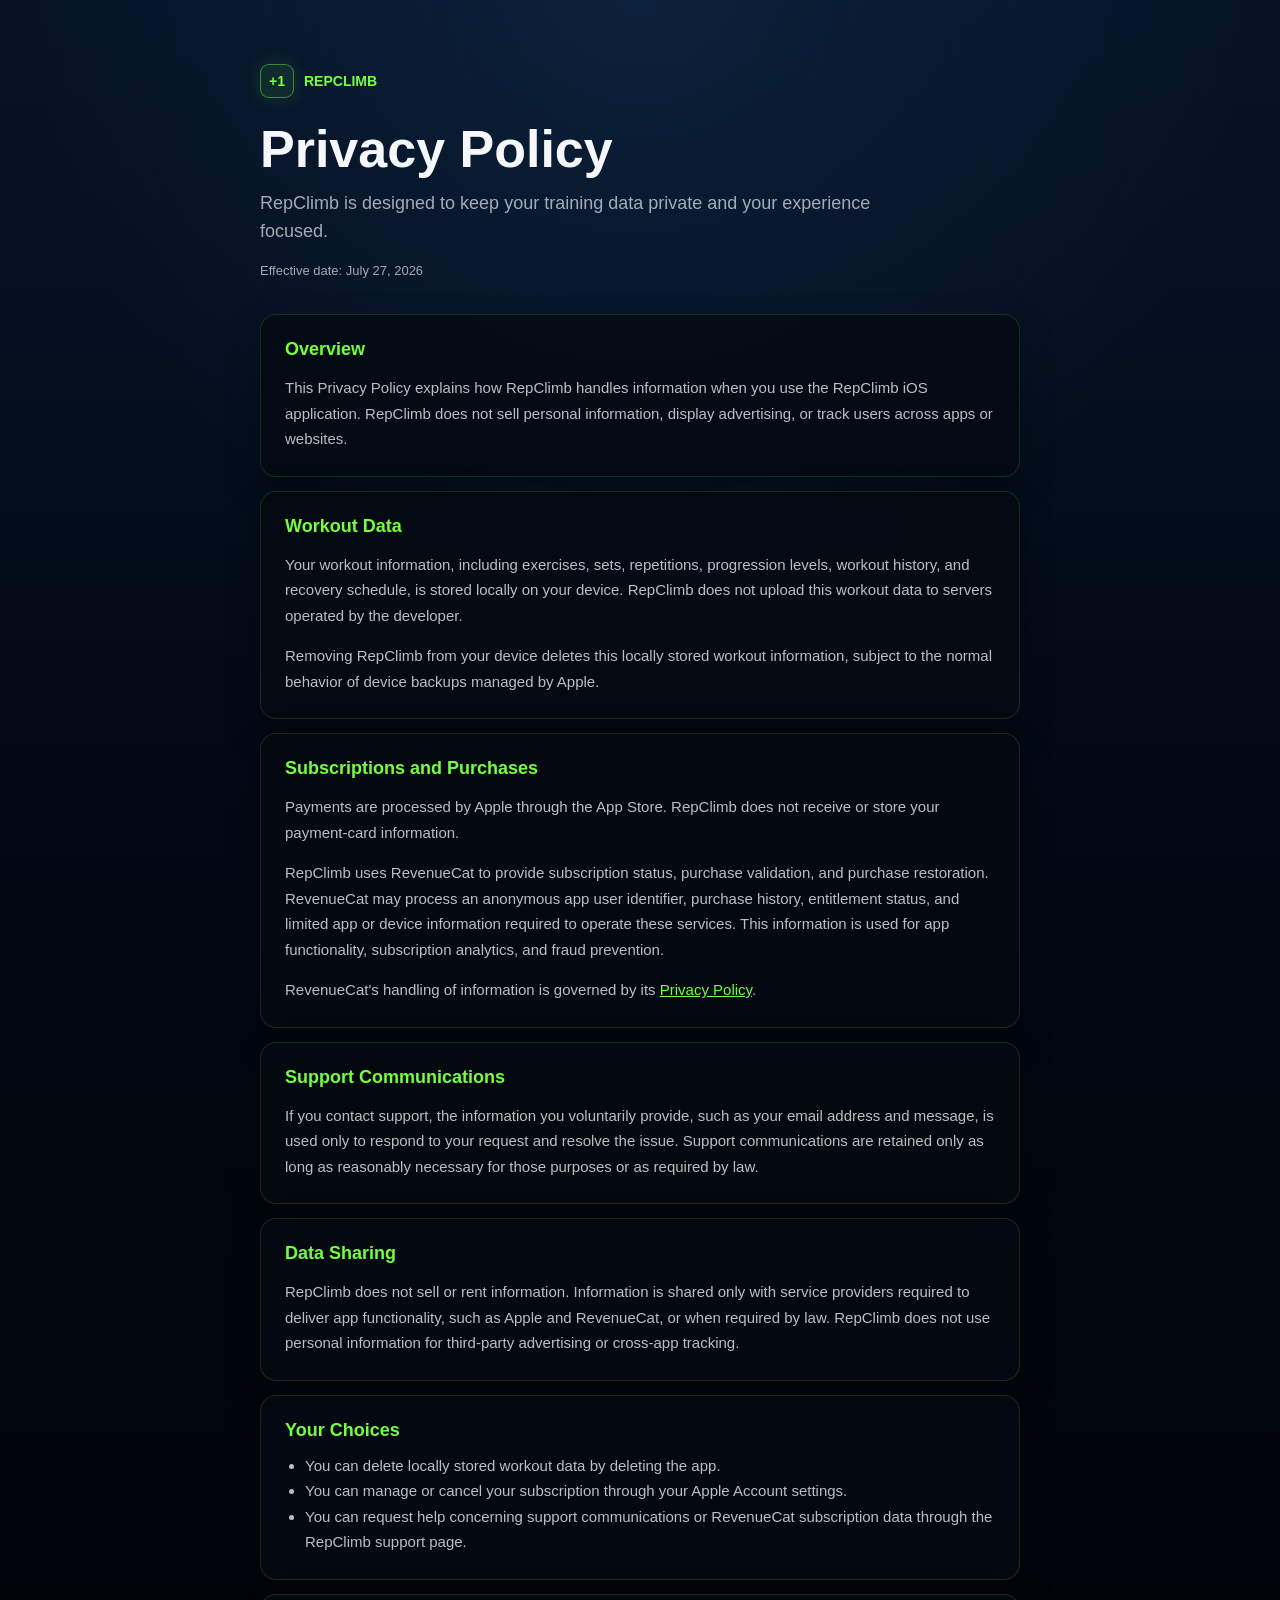
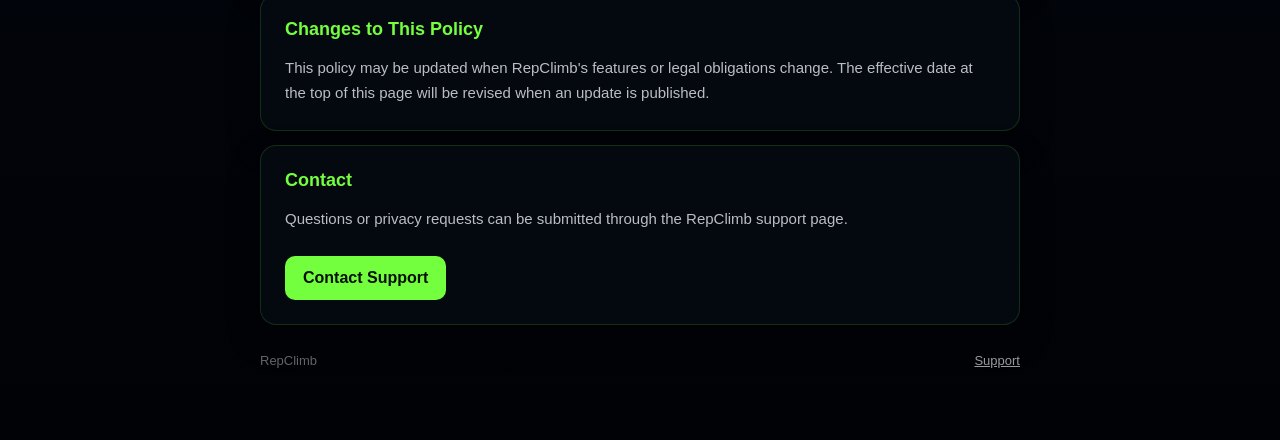
==== privacy/index.html @ afc0adb5 "Publish RepClimb privacy and support pages" ====
<!doctype html>
<html lang="en">
<head>
    <meta charset="utf-8">
    <meta name="viewport" content="width=device-width, initial-scale=1">
    <meta name="description" content="Privacy Policy for the RepClimb iOS app.">
    <title>Privacy Policy | RepClimb</title>
    <link rel="stylesheet" href="../styles.css">
</head>
<body>
<main>
    <header>
        <div class="brand"><span class="mark">+1</span> RepClimb</div>
        <h1>Privacy Policy</h1>
        <p class="intro">RepClimb is designed to keep your training data private and your experience focused.</p>
        <p class="updated">Effective date: July 27, 2026</p>
    </header>

    <section>
        <h2>Overview</h2>
        <p>This Privacy Policy explains how RepClimb handles information when you use the RepClimb iOS application. RepClimb does not sell personal information, display advertising, or track users across apps or websites.</p>
    </section>

    <section>
        <h2>Workout Data</h2>
        <p>Your workout information, including exercises, sets, repetitions, progression levels, workout history, and recovery schedule, is stored locally on your device. RepClimb does not upload this workout data to servers operated by the developer.</p>
        <p>Removing RepClimb from your device deletes this locally stored workout information, subject to the normal behavior of device backups managed by Apple.</p>
    </section>

    <section>
        <h2>Subscriptions and Purchases</h2>
        <p>Payments are processed by Apple through the App Store. RepClimb does not receive or store your payment-card information.</p>
        <p>RepClimb uses RevenueCat to provide subscription status, purchase validation, and purchase restoration. RevenueCat may process an anonymous app user identifier, purchase history, entitlement status, and limited app or device information required to operate these services. This information is used for app functionality, subscription analytics, and fraud prevention.</p>
        <p>RevenueCat's handling of information is governed by its <a href="https://www.revenuecat.com/privacy/" rel="noopener noreferrer">Privacy Policy</a>.</p>
    </section>

    <section>
        <h2>Support Communications</h2>
        <p>If you contact support, the information you voluntarily provide, such as your email address and message, is used only to respond to your request and resolve the issue. Support communications are retained only as long as reasonably necessary for those purposes or as required by law.</p>
    </section>

    <section>
        <h2>Data Sharing</h2>
        <p>RepClimb does not sell or rent information. Information is shared only with service providers required to deliver app functionality, such as Apple and RevenueCat, or when required by law. RepClimb does not use personal information for third-party advertising or cross-app tracking.</p>
    </section>

    <section>
        <h2>Your Choices</h2>
        <ul>
            <li>You can delete locally stored workout data by deleting the app.</li>
            <li>You can manage or cancel your subscription through your Apple Account settings.</li>
            <li>You can request help concerning support communications or RevenueCat subscription data through the RepClimb support page.</li>
        </ul>
    </section>

    <section>
        <h2>Changes to This Policy</h2>
        <p>This policy may be updated when RepClimb's features or legal obligations change. The effective date at the top of this page will be revised when an update is published.</p>
    </section>

    <section>
        <h2>Contact</h2>
        <p>Questions or privacy requests can be submitted through the RepClimb support page.</p>
        <a class="button" href="../support/">Contact Support</a>
    </section>

    <footer>
        <span>RepClimb</span>
        <a href="../support/">Support</a>
    </footer>
</main>
</body>
</html>
---- styles.css ----
:root {
    color-scheme: dark;
    font-family: -apple-system, BlinkMacSystemFont, "SF Pro Text", "Segoe UI", sans-serif;
    background: #020711;
    color: #f5f7fb;
}

* {
    box-sizing: border-box;
}

body {
    margin: 0;
    min-height: 100vh;
    background:
        radial-gradient(circle at 50% 0%, rgba(36, 91, 150, 0.20), transparent 38rem),
        linear-gradient(180deg, #061326 0%, #020711 48%, #010205 100%);
}

main {
    width: min(760px, calc(100% - 40px));
    margin: 0 auto;
    padding: 64px 0 72px;
}

header {
    margin-bottom: 32px;
}

.brand {
    display: inline-flex;
    align-items: center;
    gap: 10px;
    margin-bottom: 24px;
    color: #73ff3e;
    font-size: 14px;
    font-weight: 800;
    text-transform: uppercase;
}

.mark {
    display: grid;
    place-items: center;
    width: 34px;
    height: 34px;
    border: 1px solid rgba(115, 255, 62, 0.45);
    border-radius: 9px;
    background: rgba(115, 255, 62, 0.08);
    box-shadow: 0 0 20px rgba(115, 255, 62, 0.12);
}

h1 {
    margin: 0 0 12px;
    font-size: clamp(34px, 7vw, 52px);
    line-height: 1.05;
}

.intro,
.updated {
    color: rgba(245, 247, 251, 0.66);
}

.intro {
    max-width: 640px;
    margin: 0;
    font-size: 18px;
    line-height: 1.6;
}

.updated {
    margin-top: 14px;
    font-size: 13px;
}

section {
    margin-top: 14px;
    padding: 24px;
    border: 1px solid rgba(115, 255, 62, 0.15);
    border-radius: 16px;
    background: rgba(5, 10, 18, 0.82);
    box-shadow: 0 14px 34px rgba(0, 0, 0, 0.28);
}

h2 {
    margin: 0 0 12px;
    color: #73ff3e;
    font-size: 18px;
}

p,
li {
    color: rgba(245, 247, 251, 0.76);
    font-size: 15px;
    line-height: 1.7;
}

p:last-child {
    margin-bottom: 0;
}

ul {
    margin: 0;
    padding-left: 20px;
}

a {
    color: #73ff3e;
}

.button {
    display: inline-flex;
    justify-content: center;
    margin-top: 10px;
    padding: 13px 18px;
    border-radius: 10px;
    background: #73ff3e;
    color: #061006;
    font-weight: 800;
    text-decoration: none;
}

footer {
    display: flex;
    justify-content: space-between;
    gap: 16px;
    margin-top: 28px;
    color: rgba(245, 247, 251, 0.40);
    font-size: 13px;
}

footer a {
    color: rgba(245, 247, 251, 0.62);
}

@media (max-width: 560px) {
    main {
        width: min(100% - 28px, 760px);
        padding-top: 38px;
    }

    section {
        padding: 20px;
    }

    footer {
        flex-direction: column;
    }
}
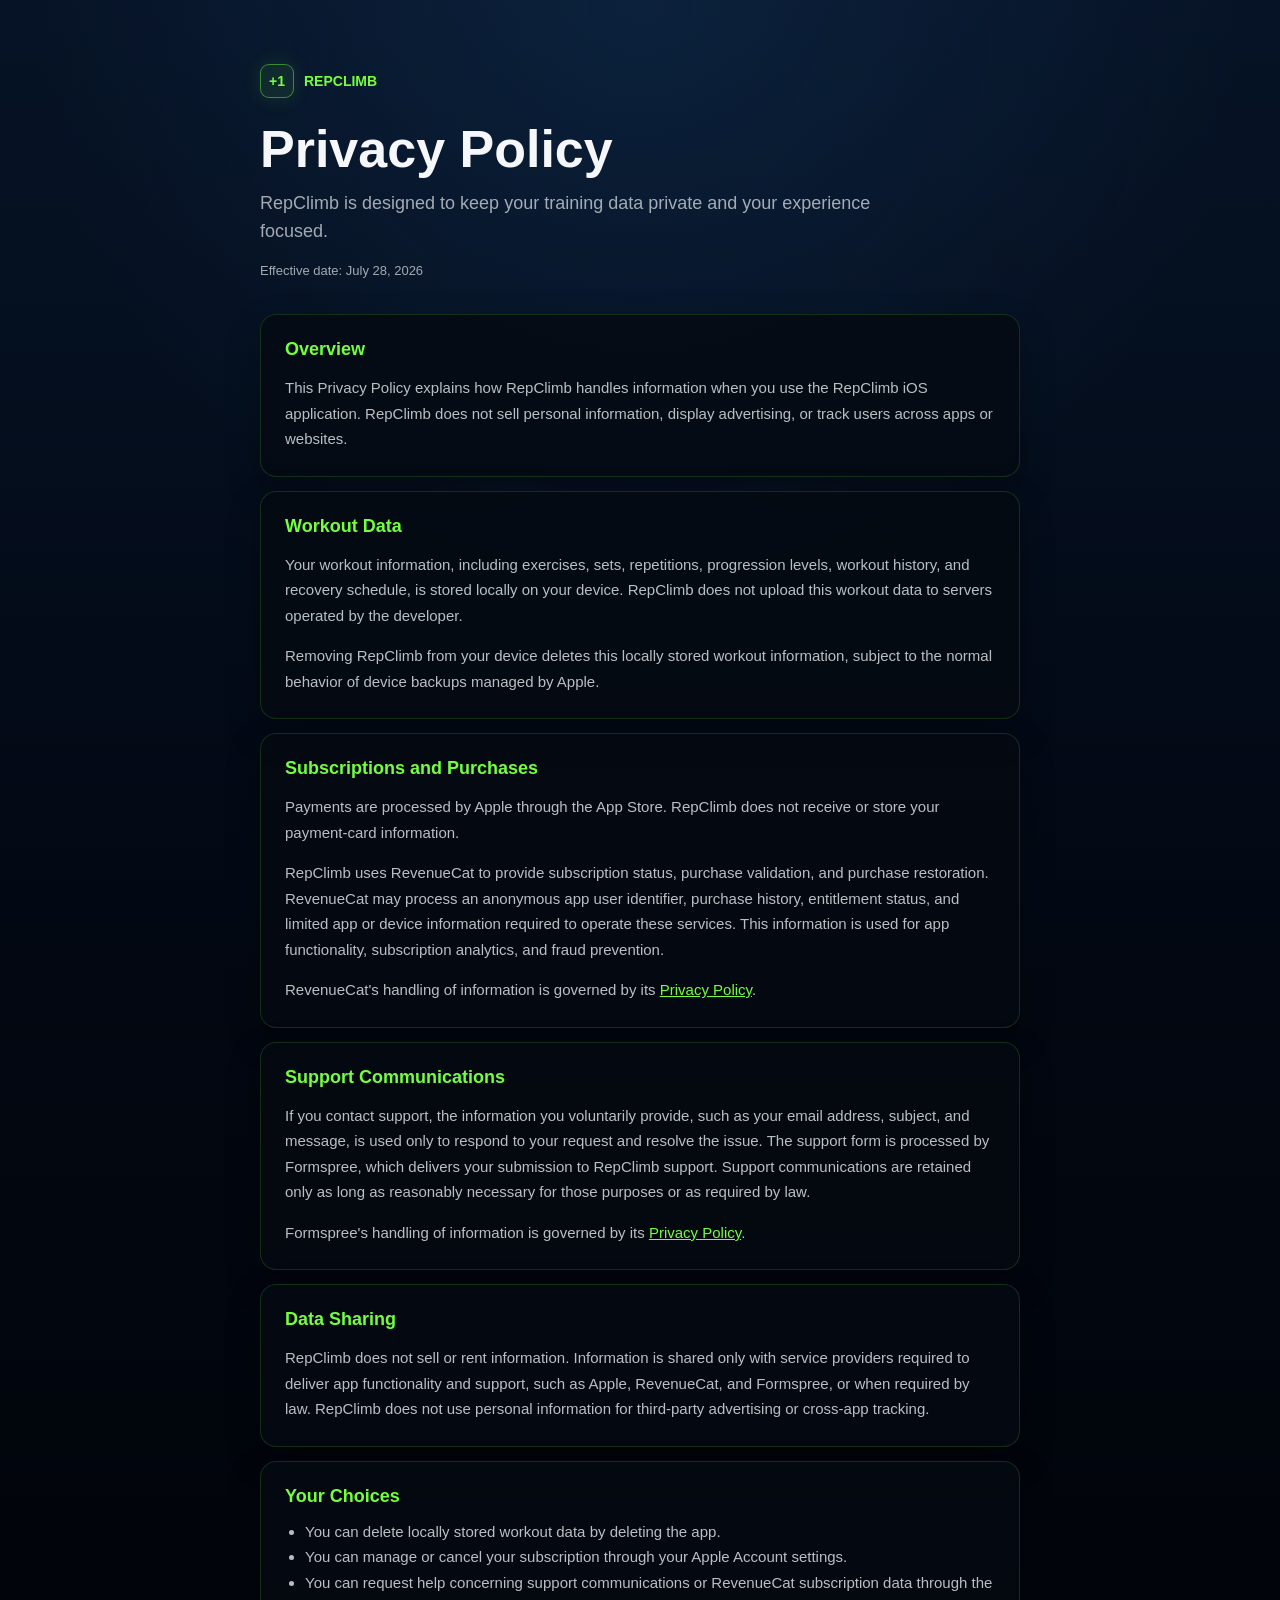
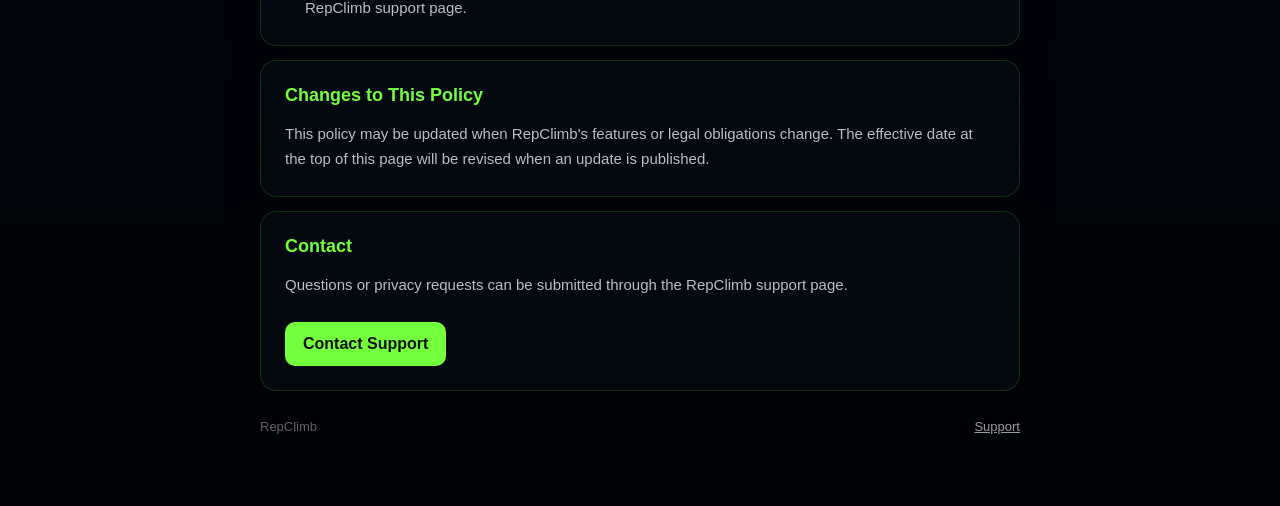
==== commit e420d992: "Add private support contact form" ====
--- a/privacy/index.html
+++ b/privacy/index.html
@@ -13,7 +13,7 @@
         <div class="brand"><span class="mark">+1</span> RepClimb</div>
         <h1>Privacy Policy</h1>
         <p class="intro">RepClimb is designed to keep your training data private and your experience focused.</p>
-        <p class="updated">Effective date: July 27, 2026</p>
+        <p class="updated">Effective date: July 28, 2026</p>
     </header>
 
     <section>
@@ -36,12 +36,13 @@
 
     <section>
         <h2>Support Communications</h2>
-        <p>If you contact support, the information you voluntarily provide, such as your email address and message, is used only to respond to your request and resolve the issue. Support communications are retained only as long as reasonably necessary for those purposes or as required by law.</p>
+        <p>If you contact support, the information you voluntarily provide, such as your email address, subject, and message, is used only to respond to your request and resolve the issue. The support form is processed by Formspree, which delivers your submission to RepClimb support. Support communications are retained only as long as reasonably necessary for those purposes or as required by law.</p>
+        <p>Formspree's handling of information is governed by its <a href="https://formspree.io/legal/privacy-policy/" rel="noopener noreferrer">Privacy Policy</a>.</p>
     </section>
 
     <section>
         <h2>Data Sharing</h2>
-        <p>RepClimb does not sell or rent information. Information is shared only with service providers required to deliver app functionality, such as Apple and RevenueCat, or when required by law. RepClimb does not use personal information for third-party advertising or cross-app tracking.</p>
+        <p>RepClimb does not sell or rent information. Information is shared only with service providers required to deliver app functionality and support, such as Apple, RevenueCat, and Formspree, or when required by law. RepClimb does not use personal information for third-party advertising or cross-app tracking.</p>
     </section>
 
     <section>
--- a/styles.css
+++ b/styles.css
@@ -119,6 +119,96 @@
     text-decoration: none;
 }
 
+.support-form {
+    display: grid;
+    gap: 18px;
+    margin-top: 22px;
+}
+
+.form-field {
+    display: grid;
+    gap: 8px;
+}
+
+.form-field label {
+    color: rgba(245, 247, 251, 0.84);
+    font-size: 14px;
+    font-weight: 700;
+}
+
+.form-field input,
+.form-field textarea {
+    width: 100%;
+    border: 1px solid rgba(115, 255, 62, 0.18);
+    border-radius: 10px;
+    outline: none;
+    background: rgba(255, 255, 255, 0.035);
+    color: #f5f7fb;
+    font: inherit;
+    font-size: 16px;
+    line-height: 1.5;
+    transition: border-color 160ms ease, box-shadow 160ms ease, background 160ms ease;
+}
+
+.form-field input {
+    height: 48px;
+    padding: 0 14px;
+}
+
+.form-field textarea {
+    min-height: 144px;
+    padding: 12px 14px;
+    resize: vertical;
+}
+
+.form-field input::placeholder,
+.form-field textarea::placeholder {
+    color: rgba(245, 247, 251, 0.34);
+}
+
+.form-field input:focus,
+.form-field textarea:focus {
+    border-color: rgba(115, 255, 62, 0.72);
+    background: rgba(115, 255, 62, 0.045);
+    box-shadow: 0 0 0 3px rgba(115, 255, 62, 0.10);
+}
+
+.form-trap {
+    position: absolute;
+    left: -10000px;
+    width: 1px;
+    height: 1px;
+    opacity: 0;
+}
+
+.form-submit {
+    min-height: 48px;
+    margin-top: 2px;
+    border: 0;
+    cursor: pointer;
+    text-transform: uppercase;
+}
+
+.form-submit:disabled {
+    cursor: wait;
+    opacity: 0.55;
+}
+
+.form-status {
+    min-height: 24px;
+    margin: -4px 0 0;
+    font-size: 14px;
+    font-weight: 650;
+}
+
+.form-status.success {
+    color: #73ff3e;
+}
+
+.form-status.error {
+    color: #ff5574;
+}
+
 footer {
     display: flex;
     justify-content: space-between;
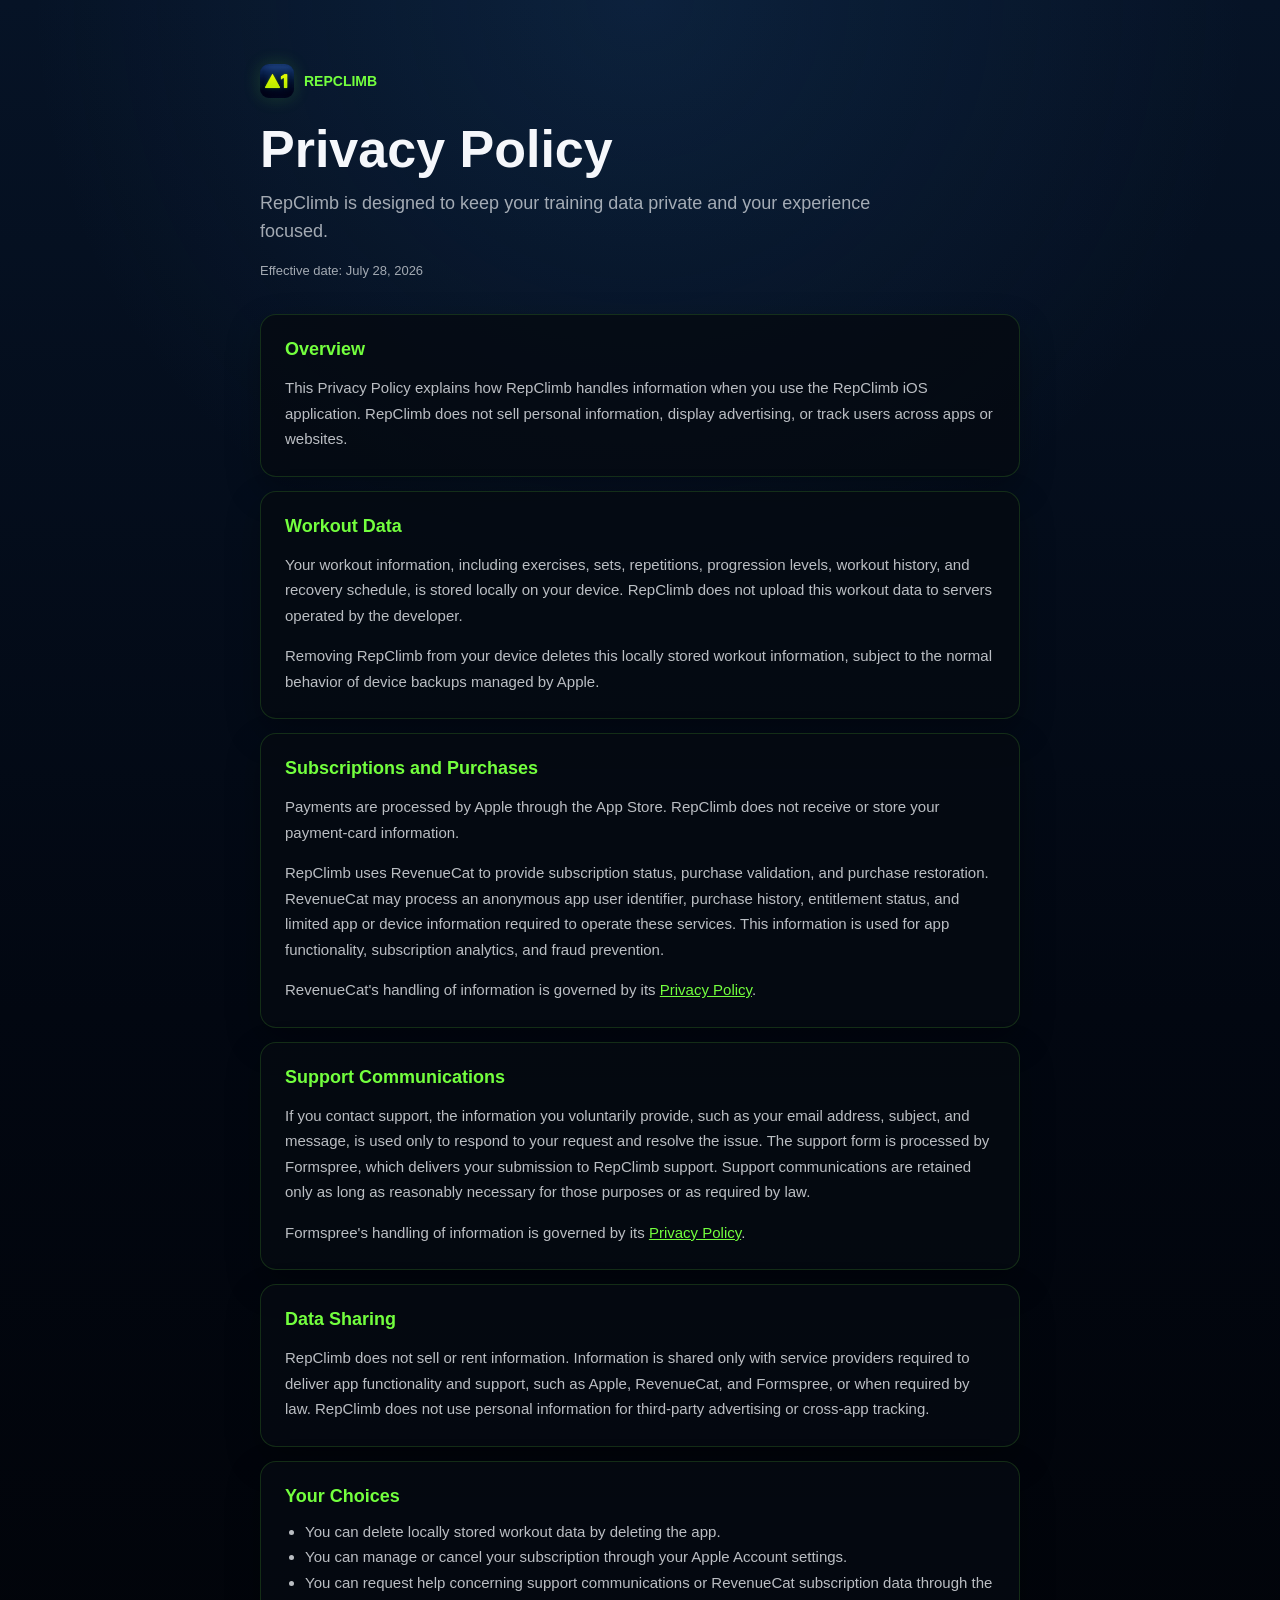
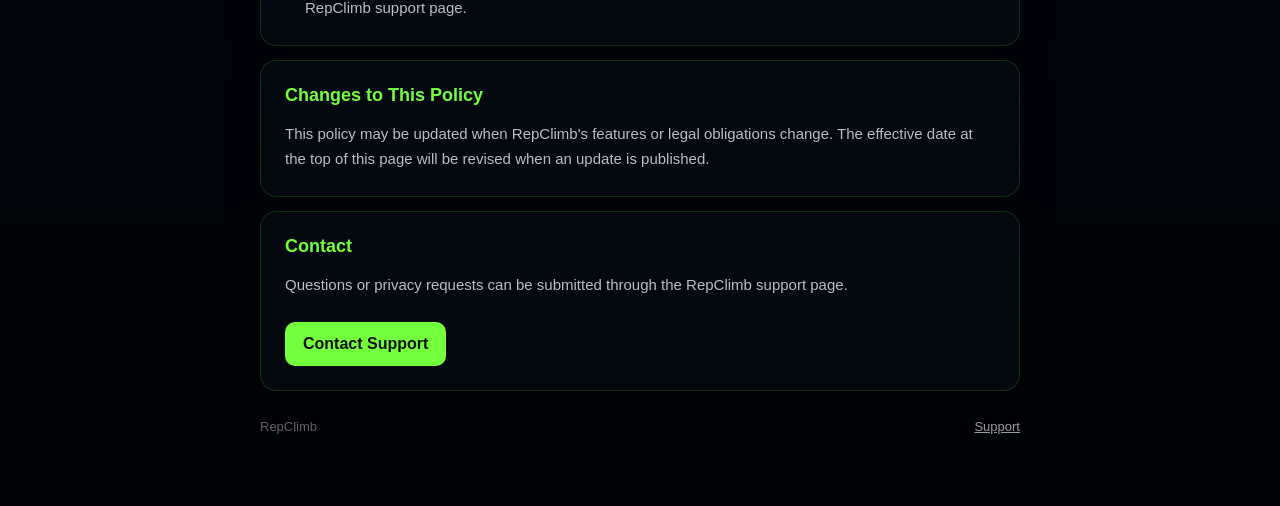
==== commit 152c8441: "Use RepClimb app icon in site branding" ====
--- a/privacy/index.html
+++ b/privacy/index.html
@@ -10,7 +10,7 @@
 <body>
 <main>
     <header>
-        <div class="brand"><span class="mark">+1</span> RepClimb</div>
+        <div class="brand"><img class="brand-icon" src="../app-icon.png" alt=""> RepClimb</div>
         <h1>Privacy Policy</h1>
         <p class="intro">RepClimb is designed to keep your training data private and your experience focused.</p>
         <p class="updated">Effective date: July 28, 2026</p>
--- a/styles.css
+++ b/styles.css
@@ -38,15 +38,13 @@
     text-transform: uppercase;
 }
 
-.mark {
-    display: grid;
-    place-items: center;
+.brand-icon {
+    display: block;
     width: 34px;
     height: 34px;
-    border: 1px solid rgba(115, 255, 62, 0.45);
     border-radius: 9px;
-    background: rgba(115, 255, 62, 0.08);
-    box-shadow: 0 0 20px rgba(115, 255, 62, 0.12);
+    object-fit: cover;
+    box-shadow: 0 0 18px rgba(115, 255, 62, 0.16);
 }
 
 h1 {
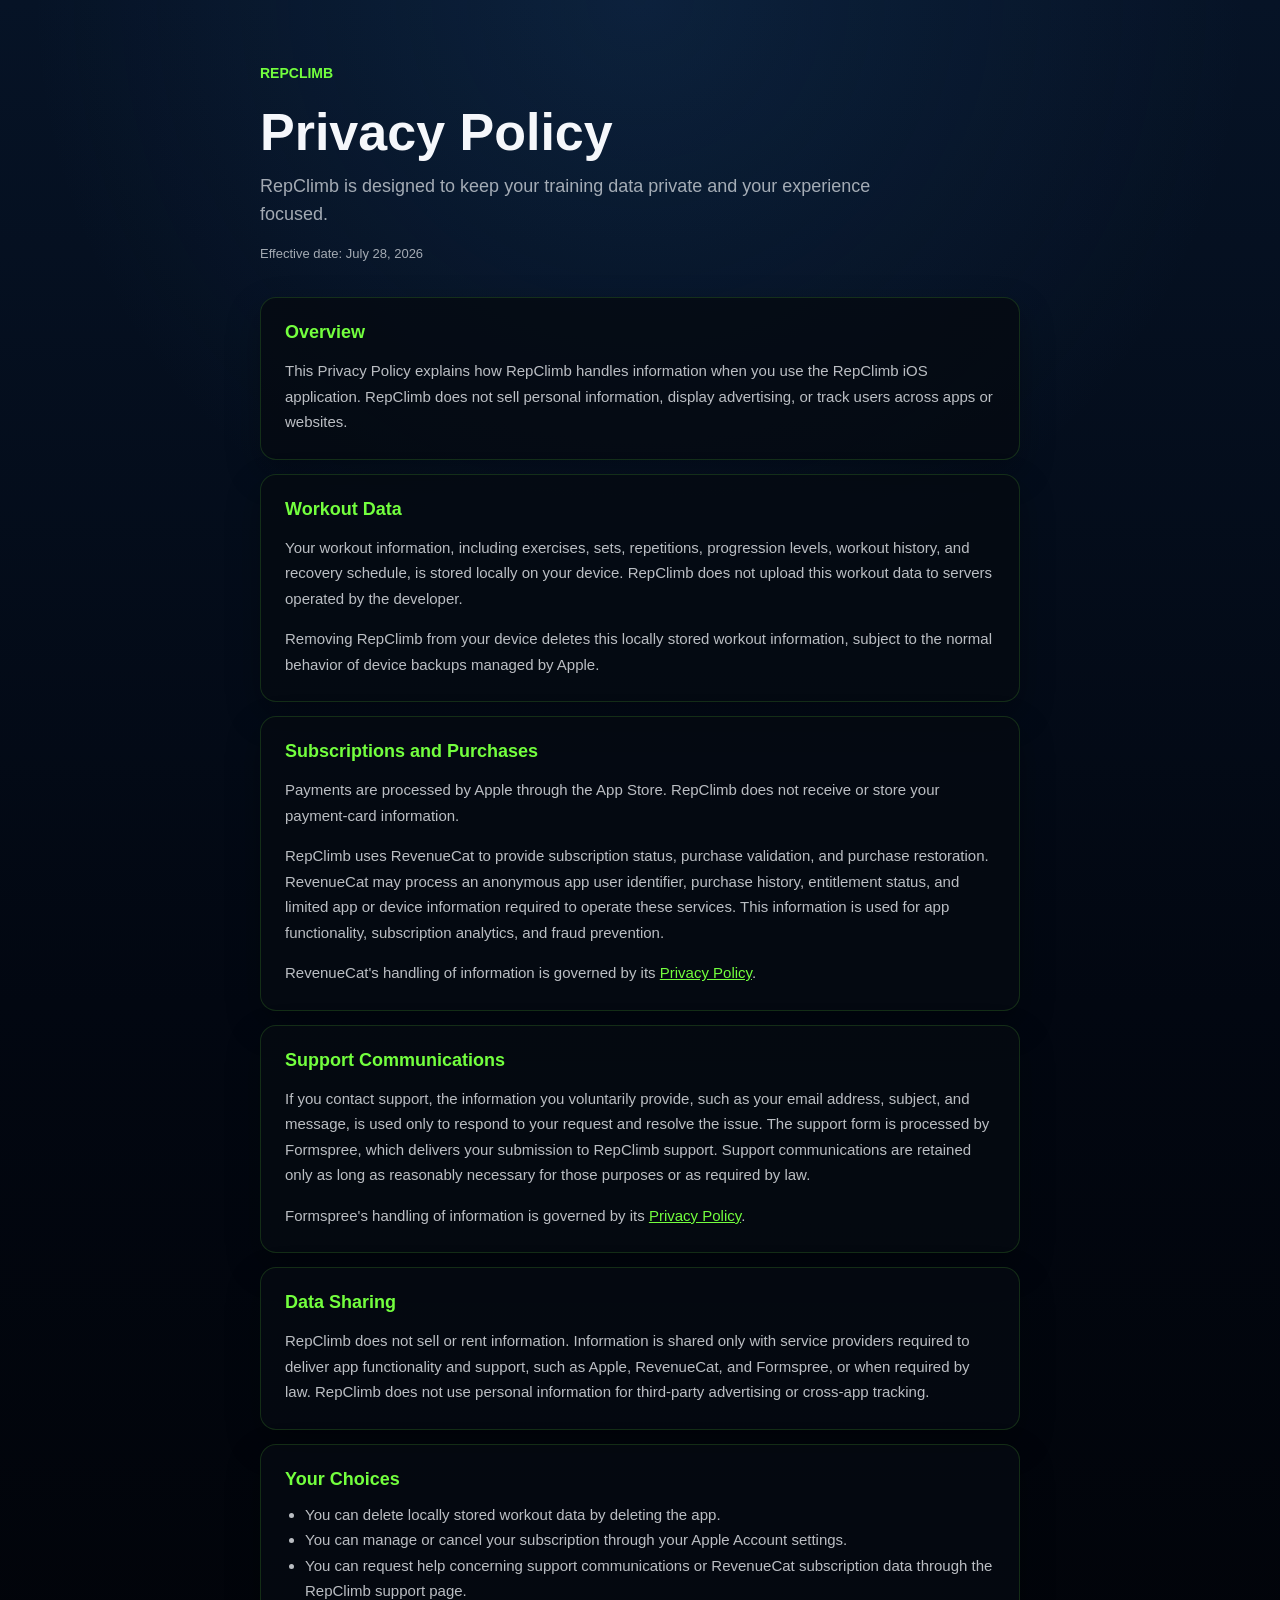
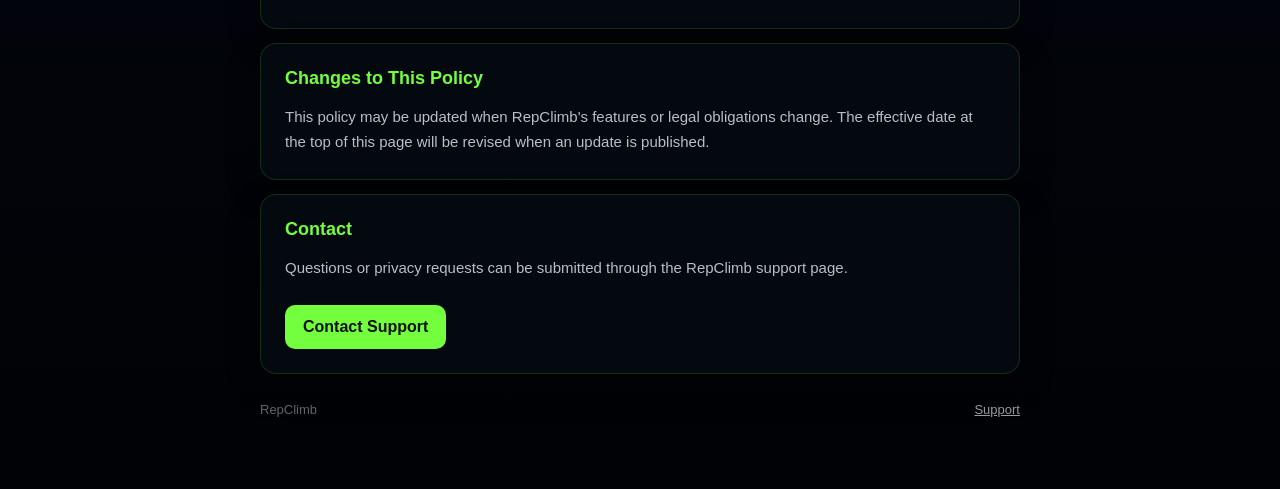
==== commit 06cbd72e: "Remove logo from legal page headers" ====
--- a/privacy/index.html
+++ b/privacy/index.html
@@ -10,7 +10,7 @@
 <body>
 <main>
     <header>
-        <div class="brand"><img class="brand-icon" src="../app-icon.png" alt=""> RepClimb</div>
+        <div class="brand">RepClimb</div>
         <h1>Privacy Policy</h1>
         <p class="intro">RepClimb is designed to keep your training data private and your experience focused.</p>
         <p class="updated">Effective date: July 28, 2026</p>
--- a/styles.css
+++ b/styles.css
@@ -36,15 +36,6 @@
     font-size: 14px;
     font-weight: 800;
     text-transform: uppercase;
-}
-
-.brand-icon {
-    display: block;
-    width: 34px;
-    height: 34px;
-    border-radius: 9px;
-    object-fit: cover;
-    box-shadow: 0 0 18px rgba(115, 255, 62, 0.16);
 }
 
 h1 {
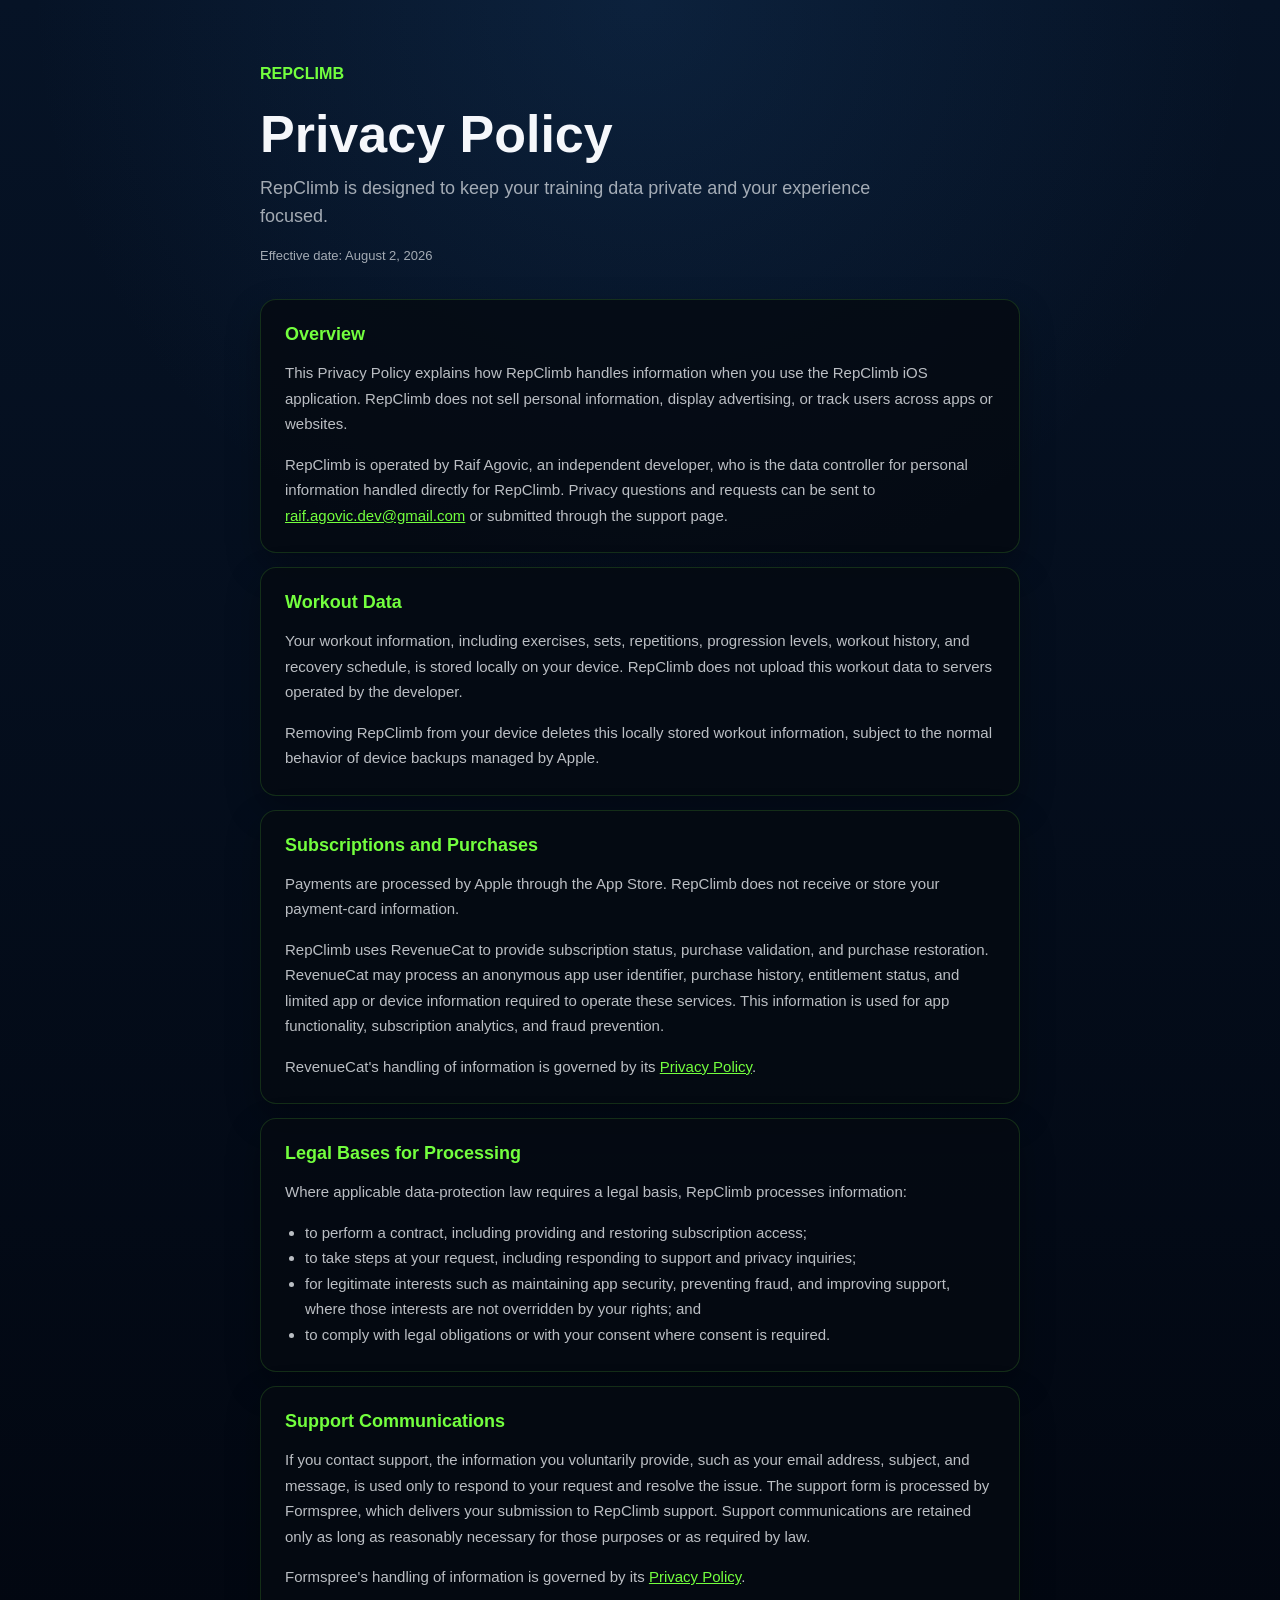
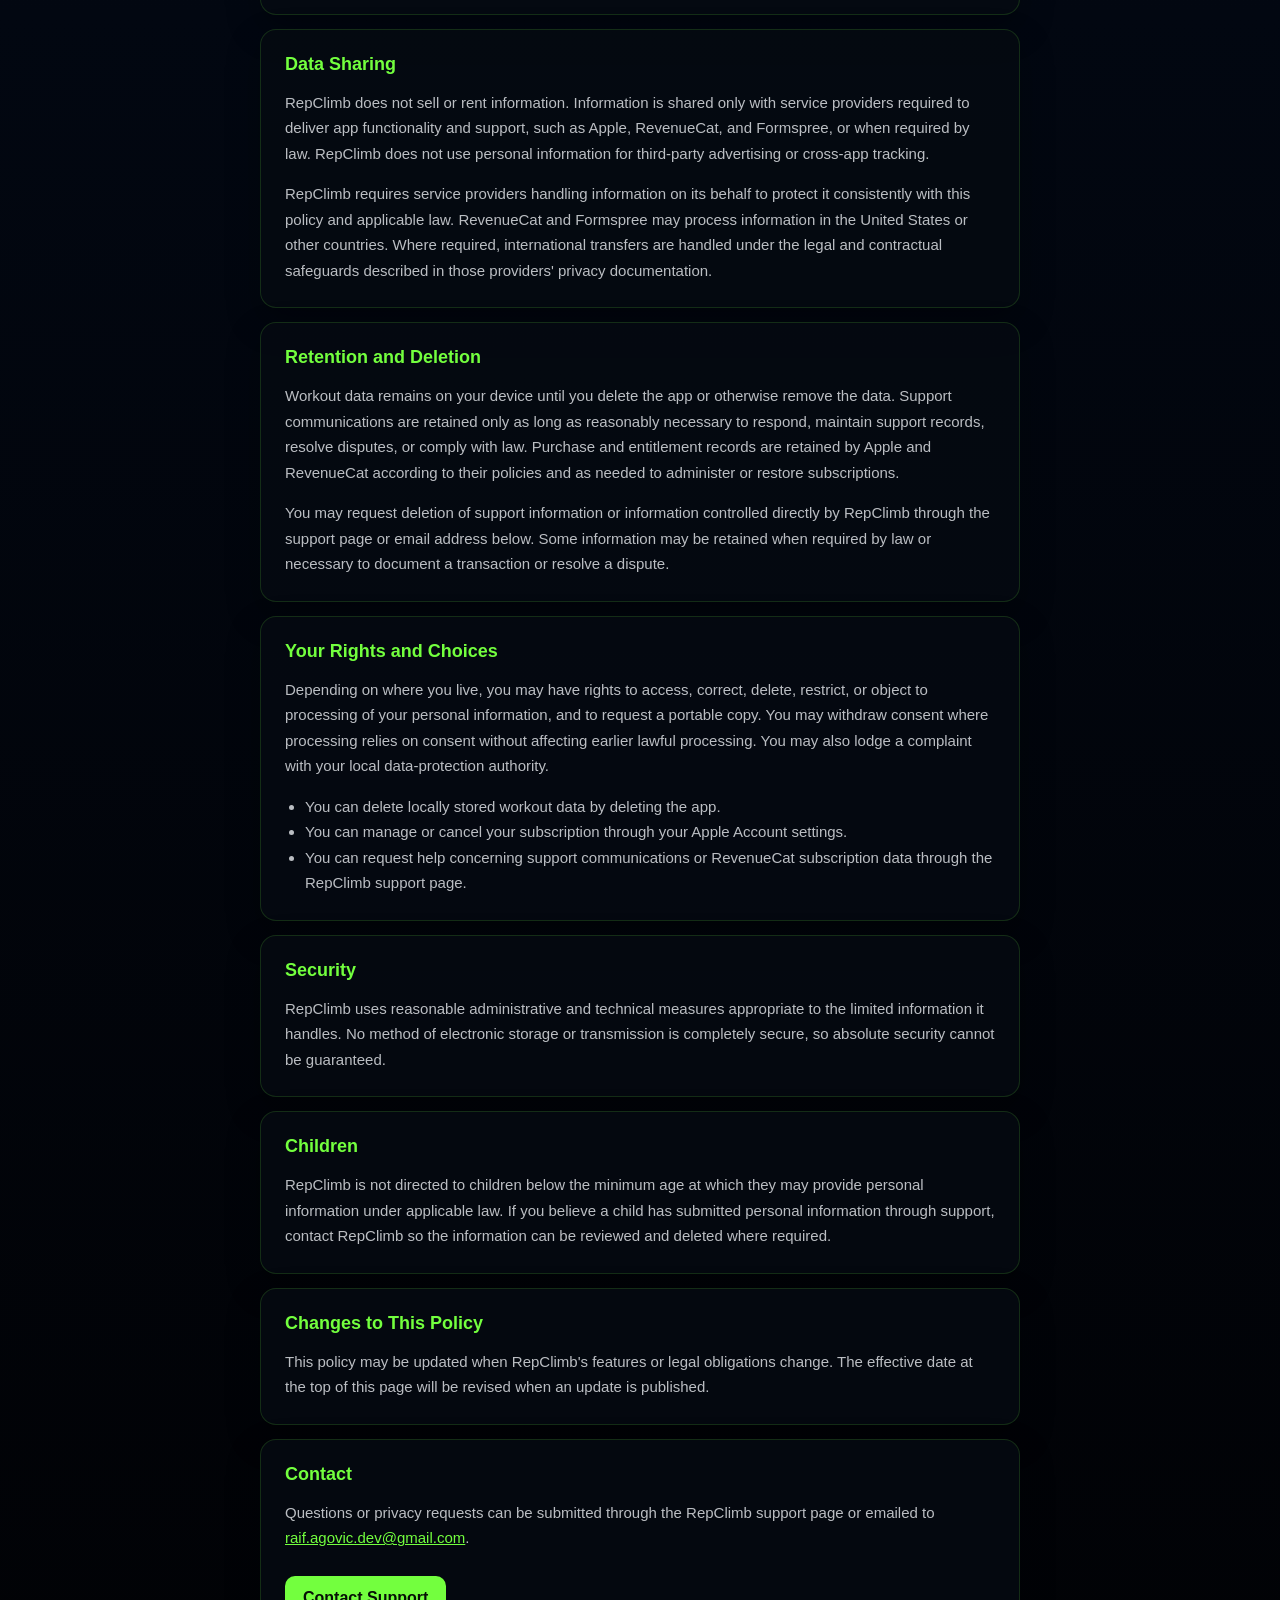
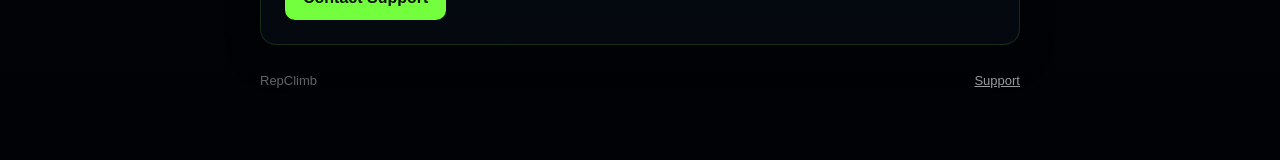
==== commit c9a57648: "Prepare legal pages for App Store release" ====
--- a/privacy/index.html
+++ b/privacy/index.html
@@ -13,12 +13,13 @@
         <div class="brand">RepClimb</div>
         <h1>Privacy Policy</h1>
         <p class="intro">RepClimb is designed to keep your training data private and your experience focused.</p>
-        <p class="updated">Effective date: July 28, 2026</p>
+        <p class="updated">Effective date: August 2, 2026</p>
     </header>
 
     <section>
         <h2>Overview</h2>
         <p>This Privacy Policy explains how RepClimb handles information when you use the RepClimb iOS application. RepClimb does not sell personal information, display advertising, or track users across apps or websites.</p>
+        <p>RepClimb is operated by Raif Agovic, an independent developer, who is the data controller for personal information handled directly for RepClimb. Privacy questions and requests can be sent to <a href="mailto:raif.agovic.dev@gmail.com">raif.agovic.dev@gmail.com</a> or submitted through the support page.</p>
     </section>
 
     <section>
@@ -35,6 +36,17 @@
     </section>
 
     <section>
+        <h2>Legal Bases for Processing</h2>
+        <p>Where applicable data-protection law requires a legal basis, RepClimb processes information:</p>
+        <ul>
+            <li>to perform a contract, including providing and restoring subscription access;</li>
+            <li>to take steps at your request, including responding to support and privacy inquiries;</li>
+            <li>for legitimate interests such as maintaining app security, preventing fraud, and improving support, where those interests are not overridden by your rights; and</li>
+            <li>to comply with legal obligations or with your consent where consent is required.</li>
+        </ul>
+    </section>
+
+    <section>
         <h2>Support Communications</h2>
         <p>If you contact support, the information you voluntarily provide, such as your email address, subject, and message, is used only to respond to your request and resolve the issue. The support form is processed by Formspree, which delivers your submission to RepClimb support. Support communications are retained only as long as reasonably necessary for those purposes or as required by law.</p>
         <p>Formspree's handling of information is governed by its <a href="https://formspree.io/legal/privacy-policy/" rel="noopener noreferrer">Privacy Policy</a>.</p>
@@ -43,15 +55,33 @@
     <section>
         <h2>Data Sharing</h2>
         <p>RepClimb does not sell or rent information. Information is shared only with service providers required to deliver app functionality and support, such as Apple, RevenueCat, and Formspree, or when required by law. RepClimb does not use personal information for third-party advertising or cross-app tracking.</p>
+        <p>RepClimb requires service providers handling information on its behalf to protect it consistently with this policy and applicable law. RevenueCat and Formspree may process information in the United States or other countries. Where required, international transfers are handled under the legal and contractual safeguards described in those providers' privacy documentation.</p>
     </section>
 
     <section>
-        <h2>Your Choices</h2>
+        <h2>Retention and Deletion</h2>
+        <p>Workout data remains on your device until you delete the app or otherwise remove the data. Support communications are retained only as long as reasonably necessary to respond, maintain support records, resolve disputes, or comply with law. Purchase and entitlement records are retained by Apple and RevenueCat according to their policies and as needed to administer or restore subscriptions.</p>
+        <p>You may request deletion of support information or information controlled directly by RepClimb through the support page or email address below. Some information may be retained when required by law or necessary to document a transaction or resolve a dispute.</p>
+    </section>
+
+    <section>
+        <h2>Your Rights and Choices</h2>
+        <p>Depending on where you live, you may have rights to access, correct, delete, restrict, or object to processing of your personal information, and to request a portable copy. You may withdraw consent where processing relies on consent without affecting earlier lawful processing. You may also lodge a complaint with your local data-protection authority.</p>
         <ul>
             <li>You can delete locally stored workout data by deleting the app.</li>
             <li>You can manage or cancel your subscription through your Apple Account settings.</li>
             <li>You can request help concerning support communications or RevenueCat subscription data through the RepClimb support page.</li>
         </ul>
+    </section>
+
+    <section>
+        <h2>Security</h2>
+        <p>RepClimb uses reasonable administrative and technical measures appropriate to the limited information it handles. No method of electronic storage or transmission is completely secure, so absolute security cannot be guaranteed.</p>
+    </section>
+
+    <section>
+        <h2>Children</h2>
+        <p>RepClimb is not directed to children below the minimum age at which they may provide personal information under applicable law. If you believe a child has submitted personal information through support, contact RepClimb so the information can be reviewed and deleted where required.</p>
     </section>
 
     <section>
@@ -61,7 +91,7 @@
 
     <section>
         <h2>Contact</h2>
-        <p>Questions or privacy requests can be submitted through the RepClimb support page.</p>
+        <p>Questions or privacy requests can be submitted through the RepClimb support page or emailed to <a href="mailto:raif.agovic.dev@gmail.com">raif.agovic.dev@gmail.com</a>.</p>
         <a class="button" href="../support/">Contact Support</a>
     </section>
 
--- a/styles.css
+++ b/styles.css
@@ -33,7 +33,7 @@
     gap: 10px;
     margin-bottom: 24px;
     color: #73ff3e;
-    font-size: 14px;
+    font-size: 16.1px;
     font-weight: 800;
     text-transform: uppercase;
 }
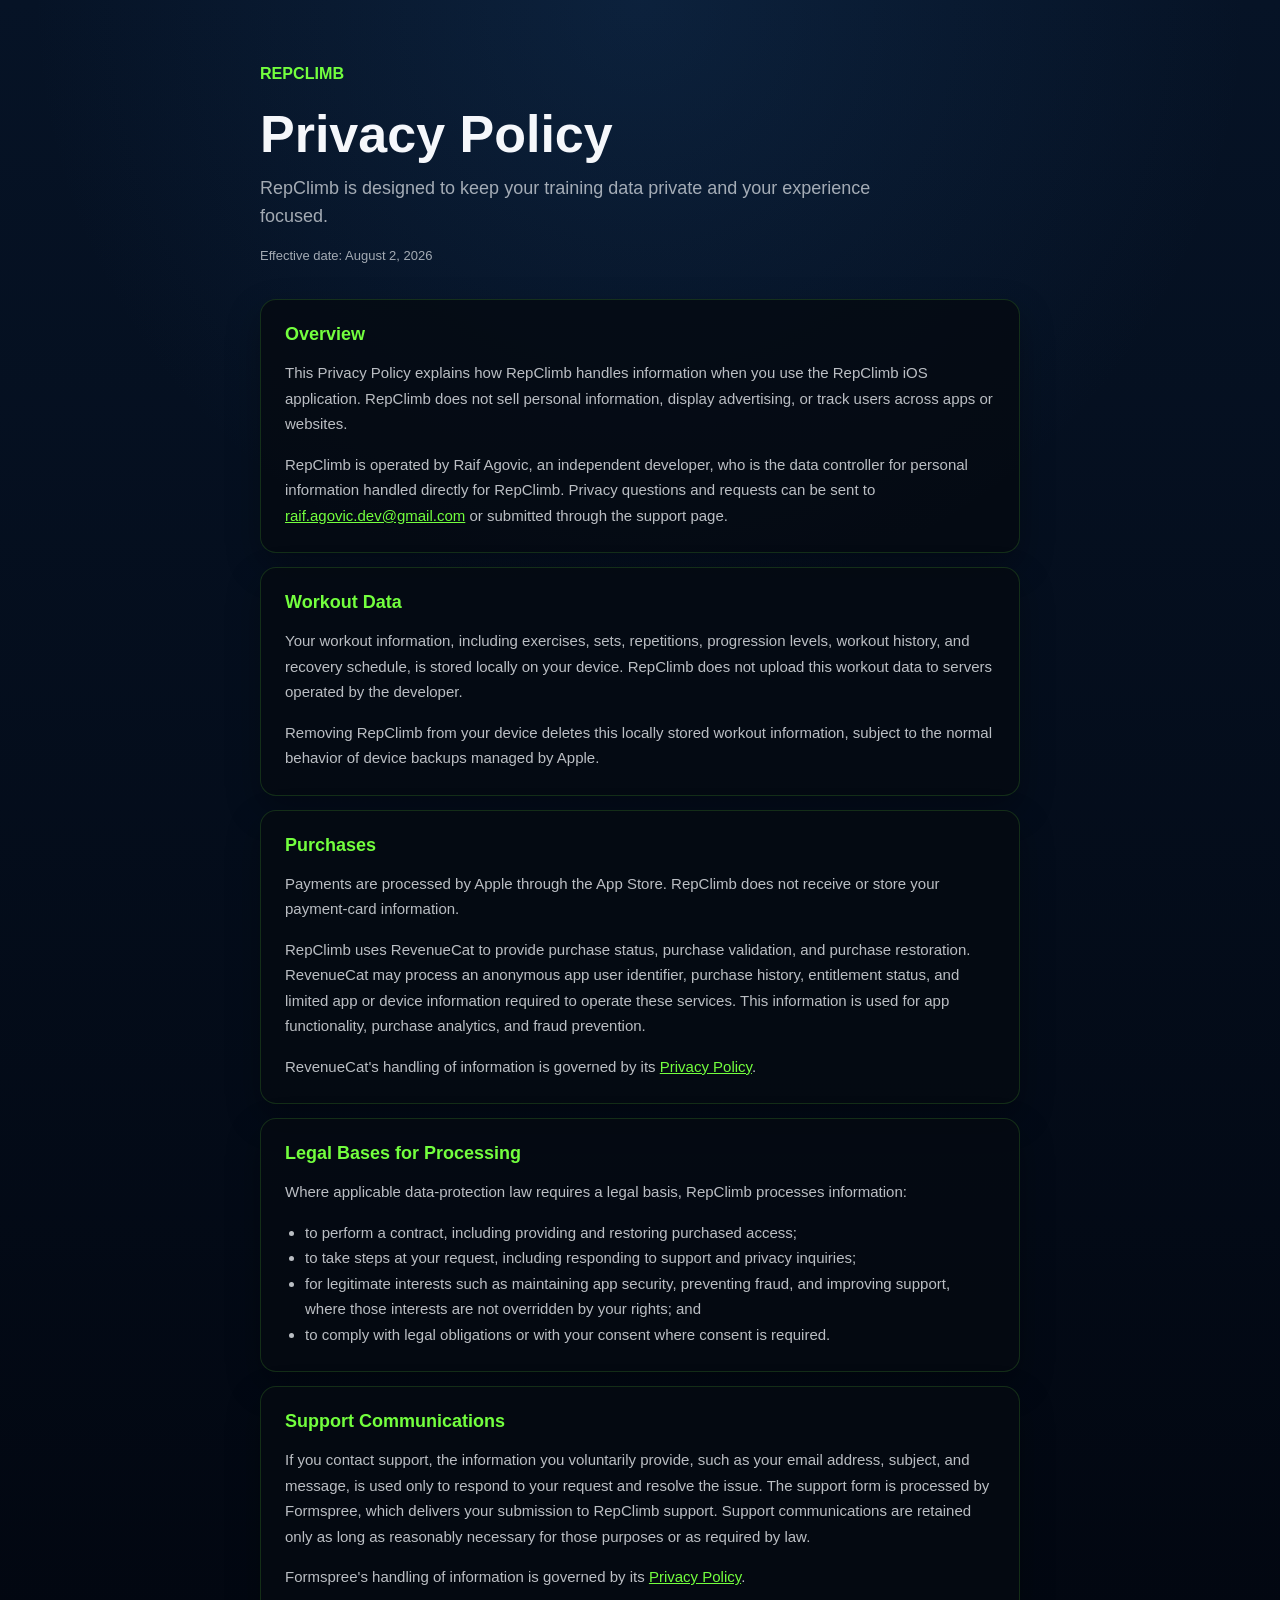
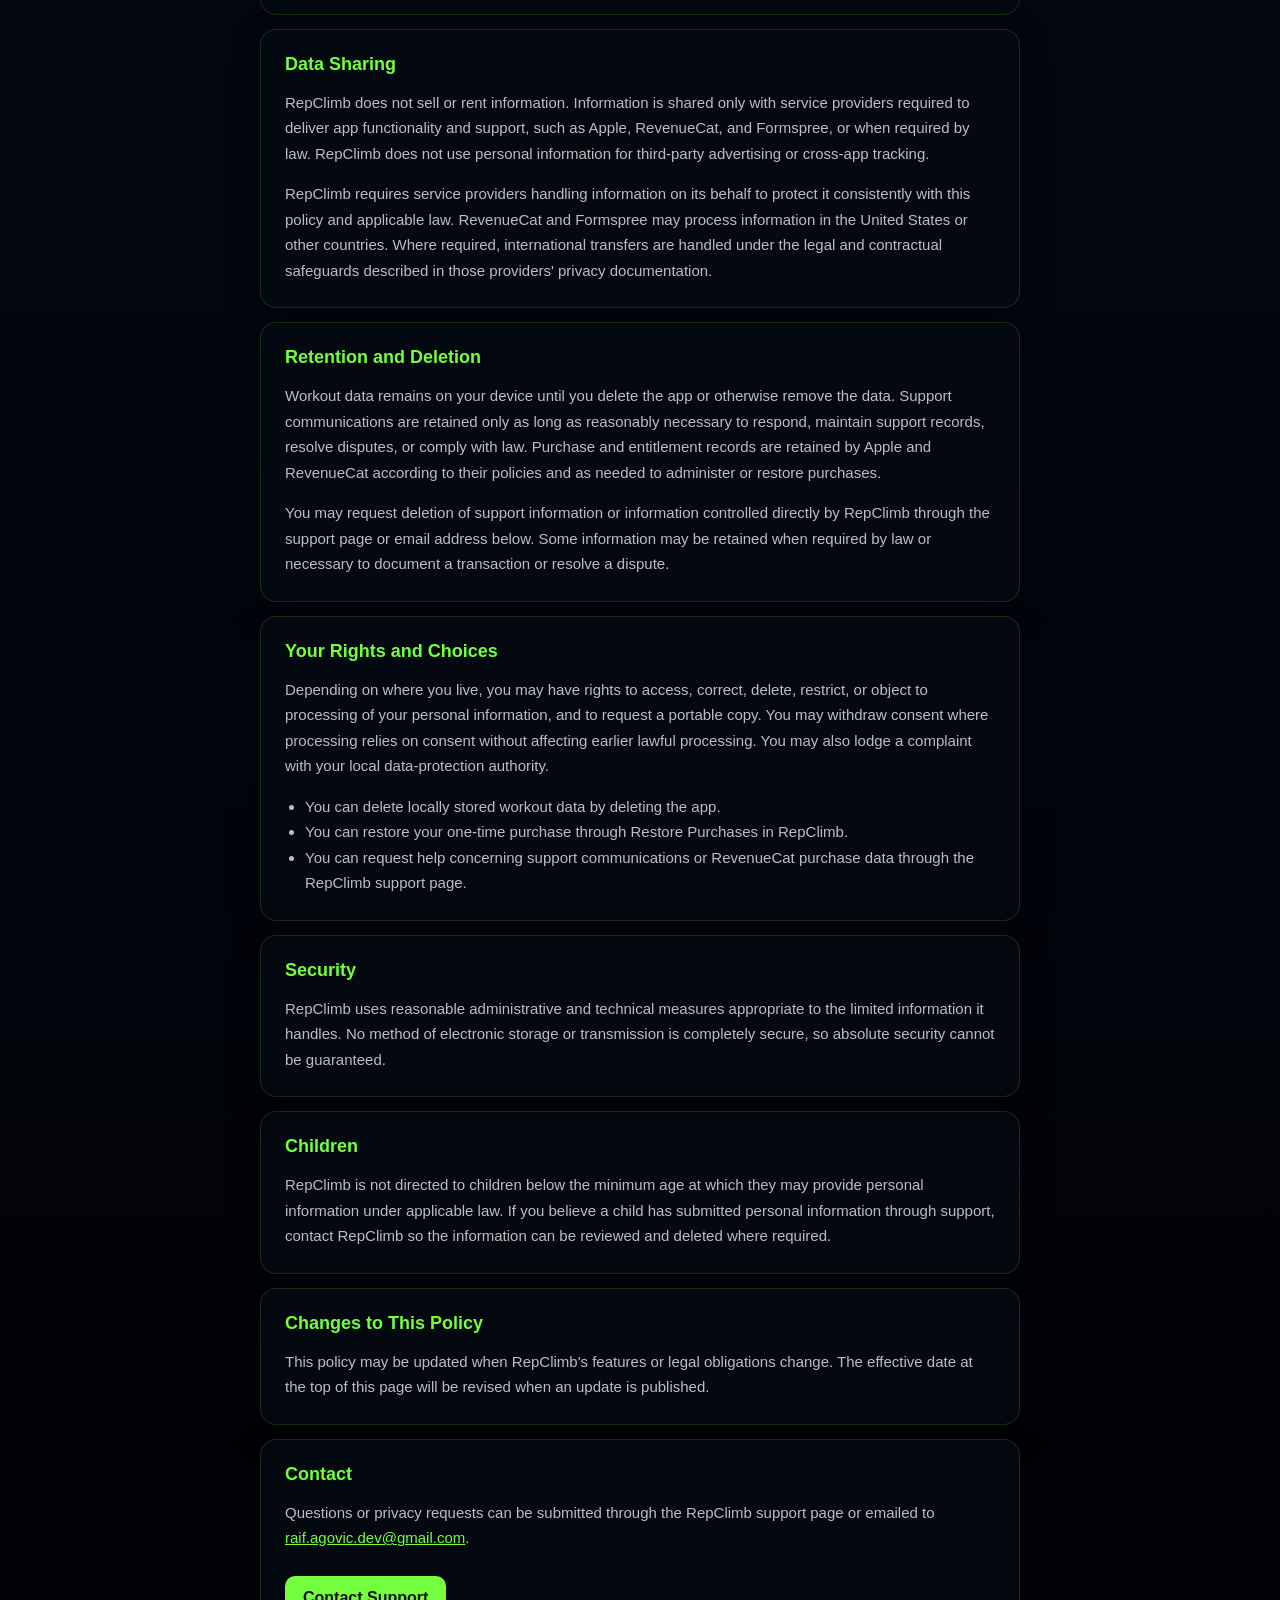
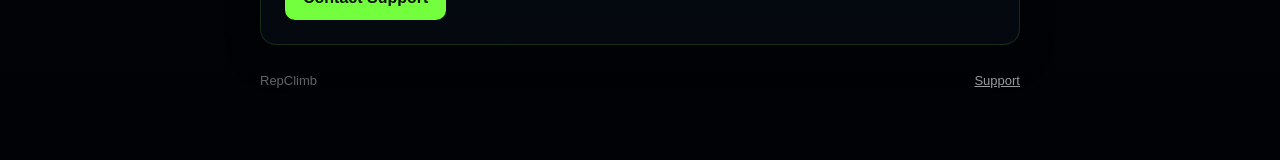
==== commit 333a0a5f: "Update legal pages for lifetime purchase" ====
--- a/privacy/index.html
+++ b/privacy/index.html
@@ -29,9 +29,9 @@
     </section>
 
     <section>
-        <h2>Subscriptions and Purchases</h2>
+        <h2>Purchases</h2>
         <p>Payments are processed by Apple through the App Store. RepClimb does not receive or store your payment-card information.</p>
-        <p>RepClimb uses RevenueCat to provide subscription status, purchase validation, and purchase restoration. RevenueCat may process an anonymous app user identifier, purchase history, entitlement status, and limited app or device information required to operate these services. This information is used for app functionality, subscription analytics, and fraud prevention.</p>
+        <p>RepClimb uses RevenueCat to provide purchase status, purchase validation, and purchase restoration. RevenueCat may process an anonymous app user identifier, purchase history, entitlement status, and limited app or device information required to operate these services. This information is used for app functionality, purchase analytics, and fraud prevention.</p>
         <p>RevenueCat's handling of information is governed by its <a href="https://www.revenuecat.com/privacy/" rel="noopener noreferrer">Privacy Policy</a>.</p>
     </section>
 
@@ -39,7 +39,7 @@
         <h2>Legal Bases for Processing</h2>
         <p>Where applicable data-protection law requires a legal basis, RepClimb processes information:</p>
         <ul>
-            <li>to perform a contract, including providing and restoring subscription access;</li>
+            <li>to perform a contract, including providing and restoring purchased access;</li>
             <li>to take steps at your request, including responding to support and privacy inquiries;</li>
             <li>for legitimate interests such as maintaining app security, preventing fraud, and improving support, where those interests are not overridden by your rights; and</li>
             <li>to comply with legal obligations or with your consent where consent is required.</li>
@@ -60,7 +60,7 @@
 
     <section>
         <h2>Retention and Deletion</h2>
-        <p>Workout data remains on your device until you delete the app or otherwise remove the data. Support communications are retained only as long as reasonably necessary to respond, maintain support records, resolve disputes, or comply with law. Purchase and entitlement records are retained by Apple and RevenueCat according to their policies and as needed to administer or restore subscriptions.</p>
+        <p>Workout data remains on your device until you delete the app or otherwise remove the data. Support communications are retained only as long as reasonably necessary to respond, maintain support records, resolve disputes, or comply with law. Purchase and entitlement records are retained by Apple and RevenueCat according to their policies and as needed to administer or restore purchases.</p>
         <p>You may request deletion of support information or information controlled directly by RepClimb through the support page or email address below. Some information may be retained when required by law or necessary to document a transaction or resolve a dispute.</p>
     </section>
 
@@ -69,8 +69,8 @@
         <p>Depending on where you live, you may have rights to access, correct, delete, restrict, or object to processing of your personal information, and to request a portable copy. You may withdraw consent where processing relies on consent without affecting earlier lawful processing. You may also lodge a complaint with your local data-protection authority.</p>
         <ul>
             <li>You can delete locally stored workout data by deleting the app.</li>
-            <li>You can manage or cancel your subscription through your Apple Account settings.</li>
-            <li>You can request help concerning support communications or RevenueCat subscription data through the RepClimb support page.</li>
+            <li>You can restore your one-time purchase through Restore Purchases in RepClimb.</li>
+            <li>You can request help concerning support communications or RevenueCat purchase data through the RepClimb support page.</li>
         </ul>
     </section>
 
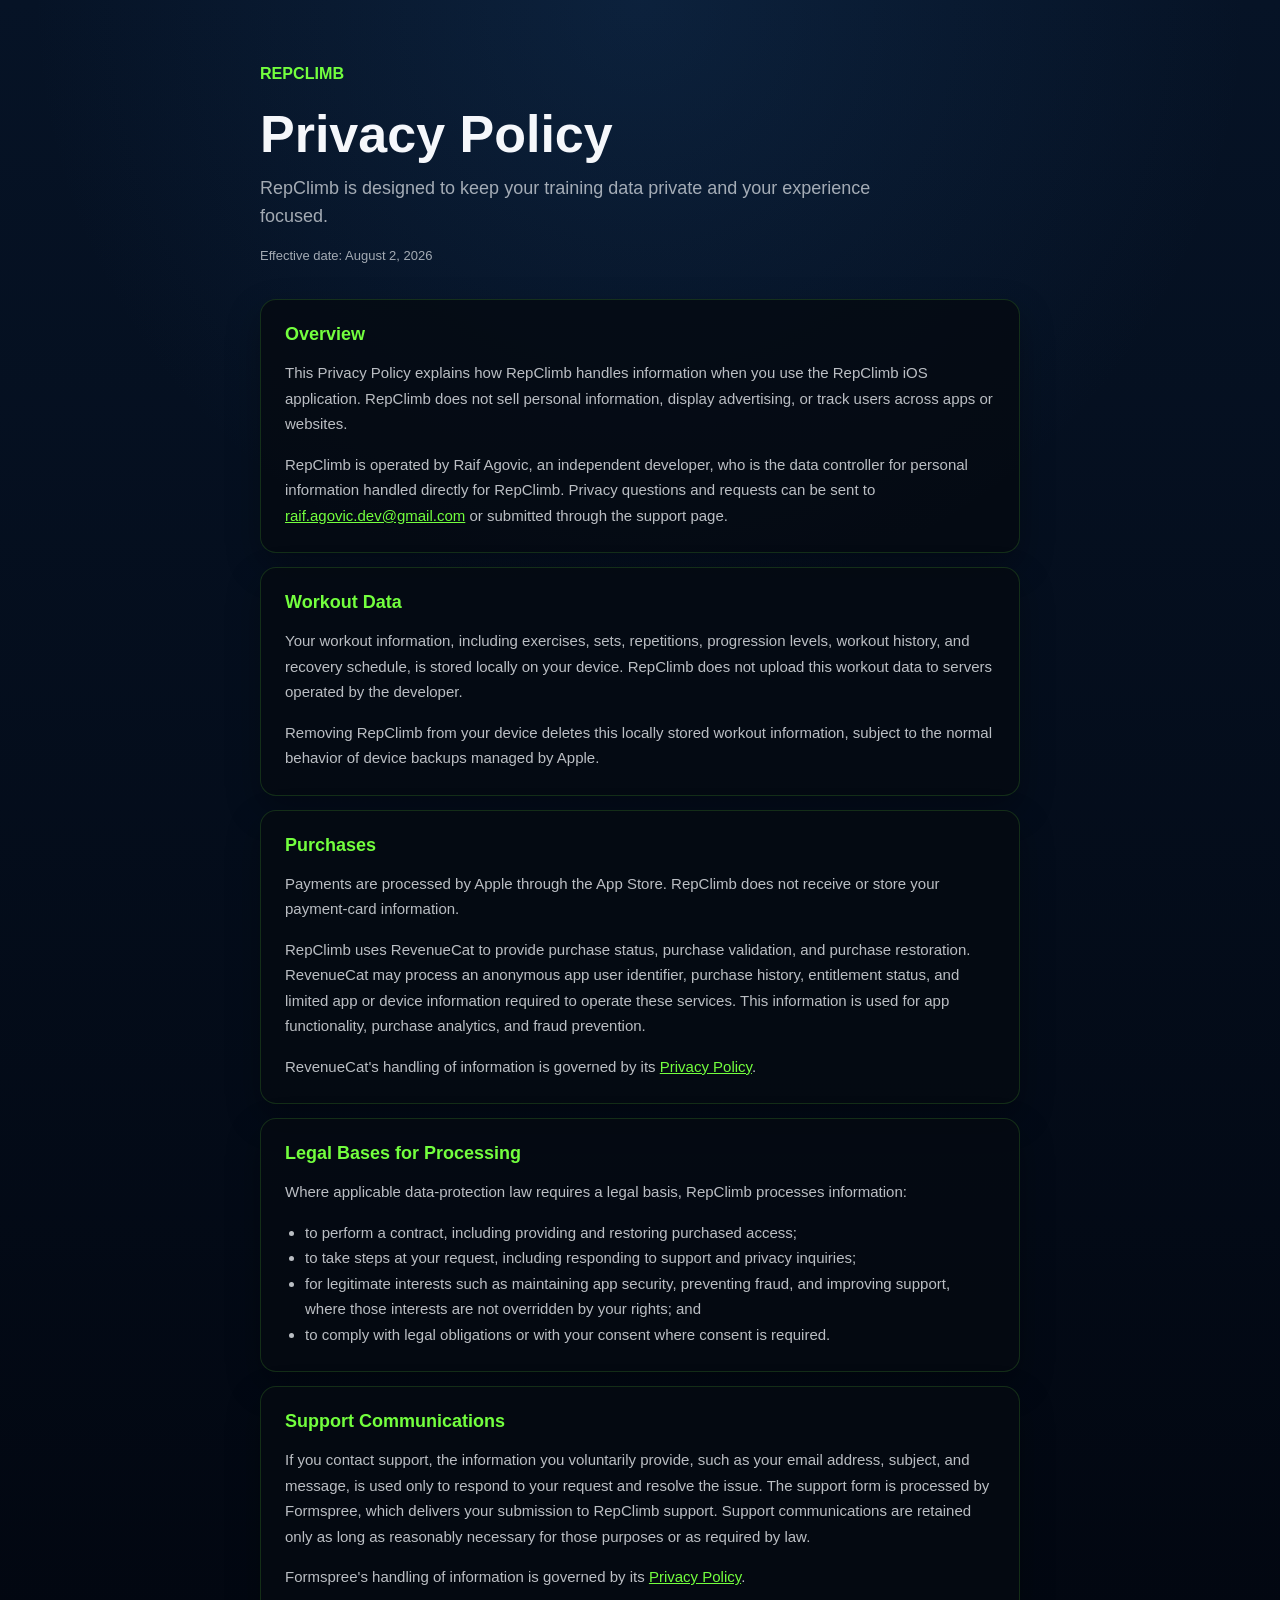
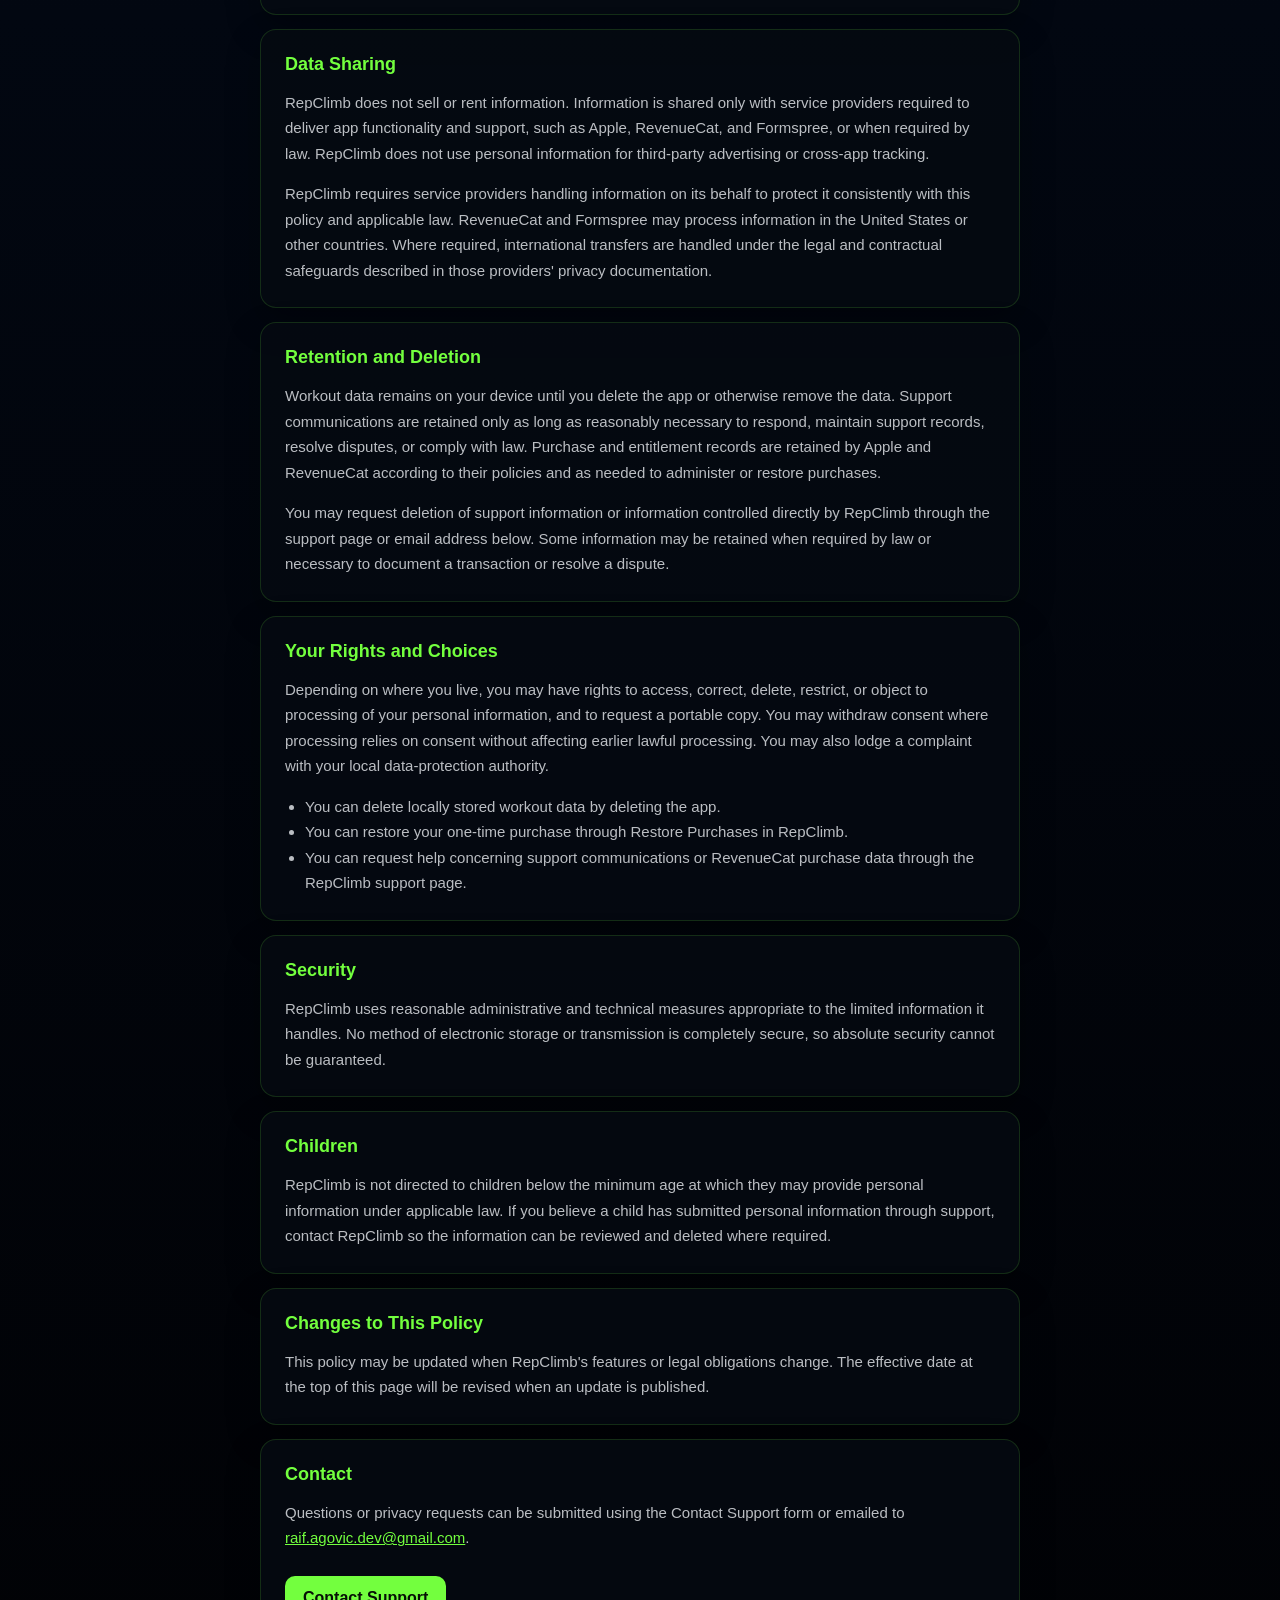
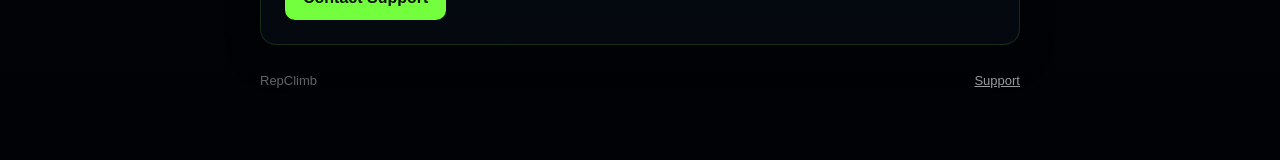
==== commit c558a985: "Clarify privacy contact wording" ====
--- a/privacy/index.html
+++ b/privacy/index.html
@@ -91,7 +91,7 @@
 
     <section>
         <h2>Contact</h2>
-        <p>Questions or privacy requests can be submitted through the RepClimb support page or emailed to <a href="mailto:raif.agovic.dev@gmail.com">raif.agovic.dev@gmail.com</a>.</p>
+        <p>Questions or privacy requests can be submitted using the Contact Support form or emailed to <a href="mailto:raif.agovic.dev@gmail.com">raif.agovic.dev@gmail.com</a>.</p>
         <a class="button" href="../support/">Contact Support</a>
     </section>
 
